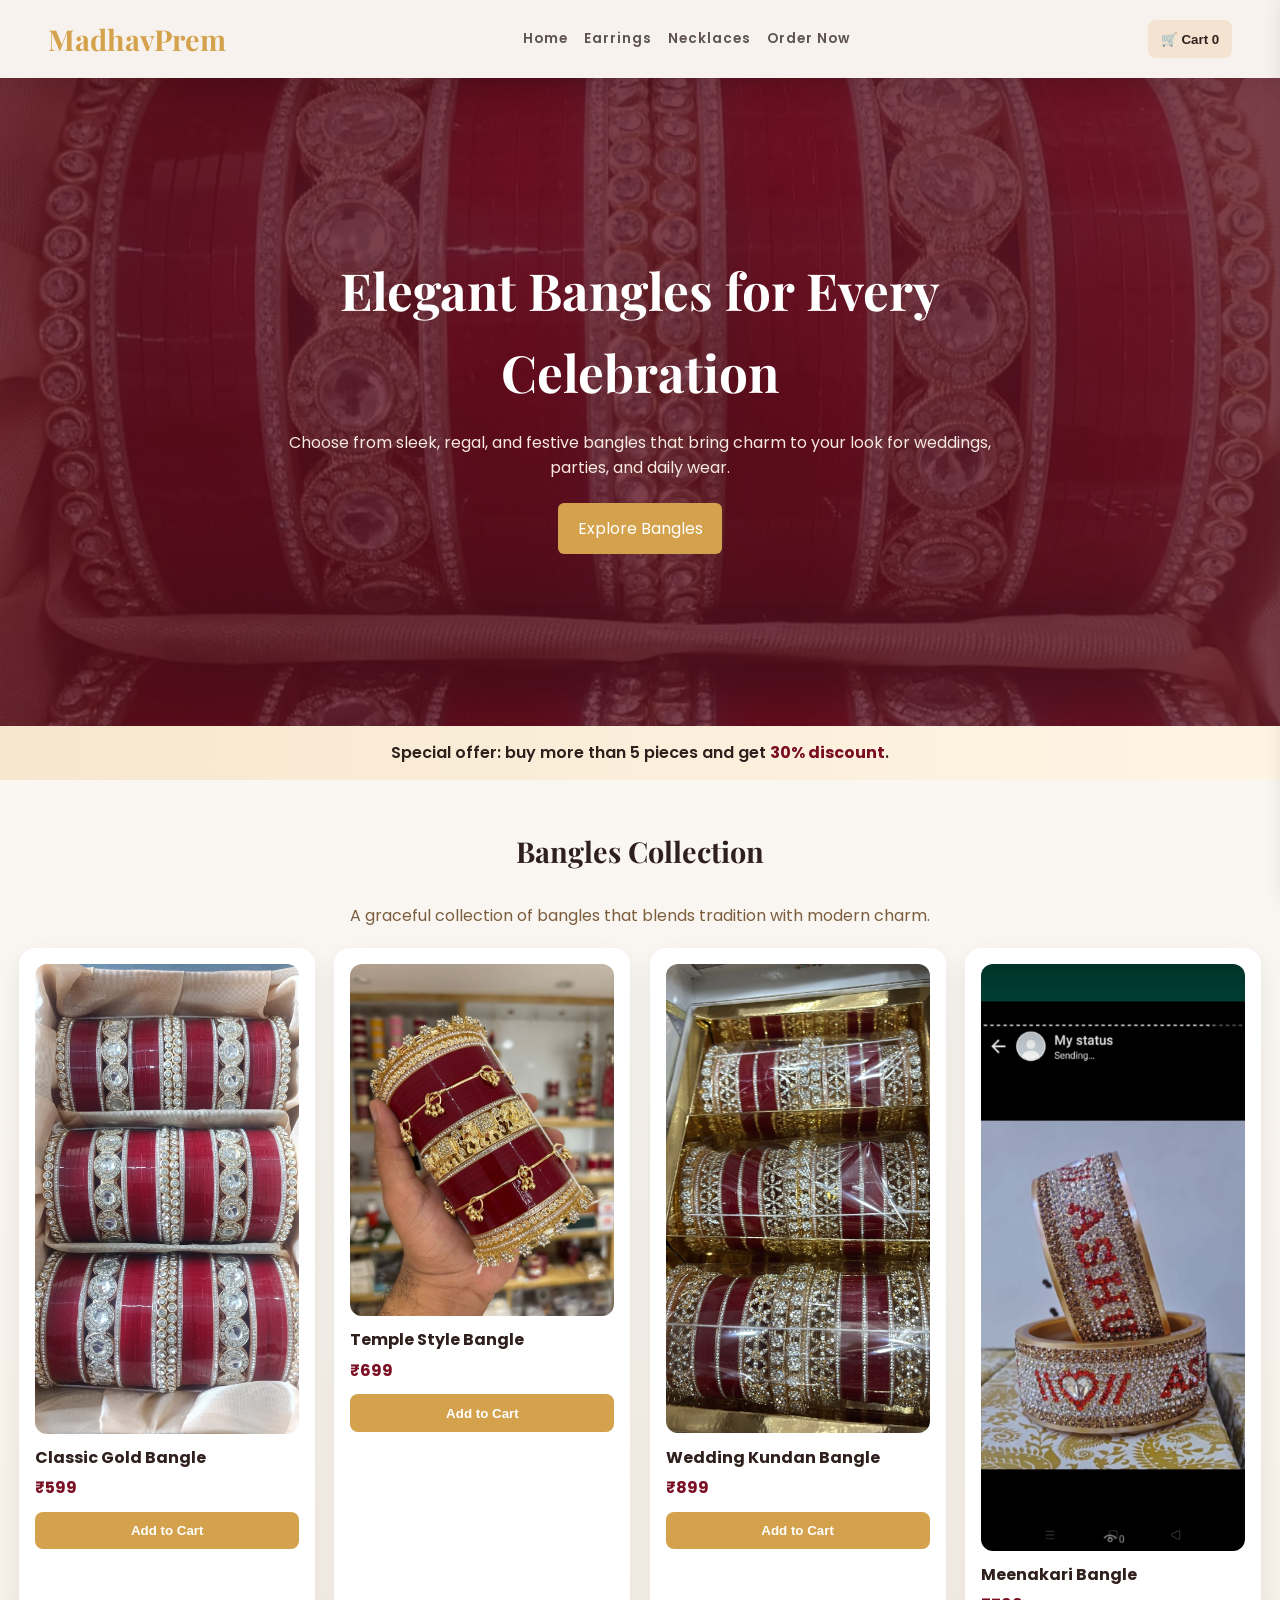
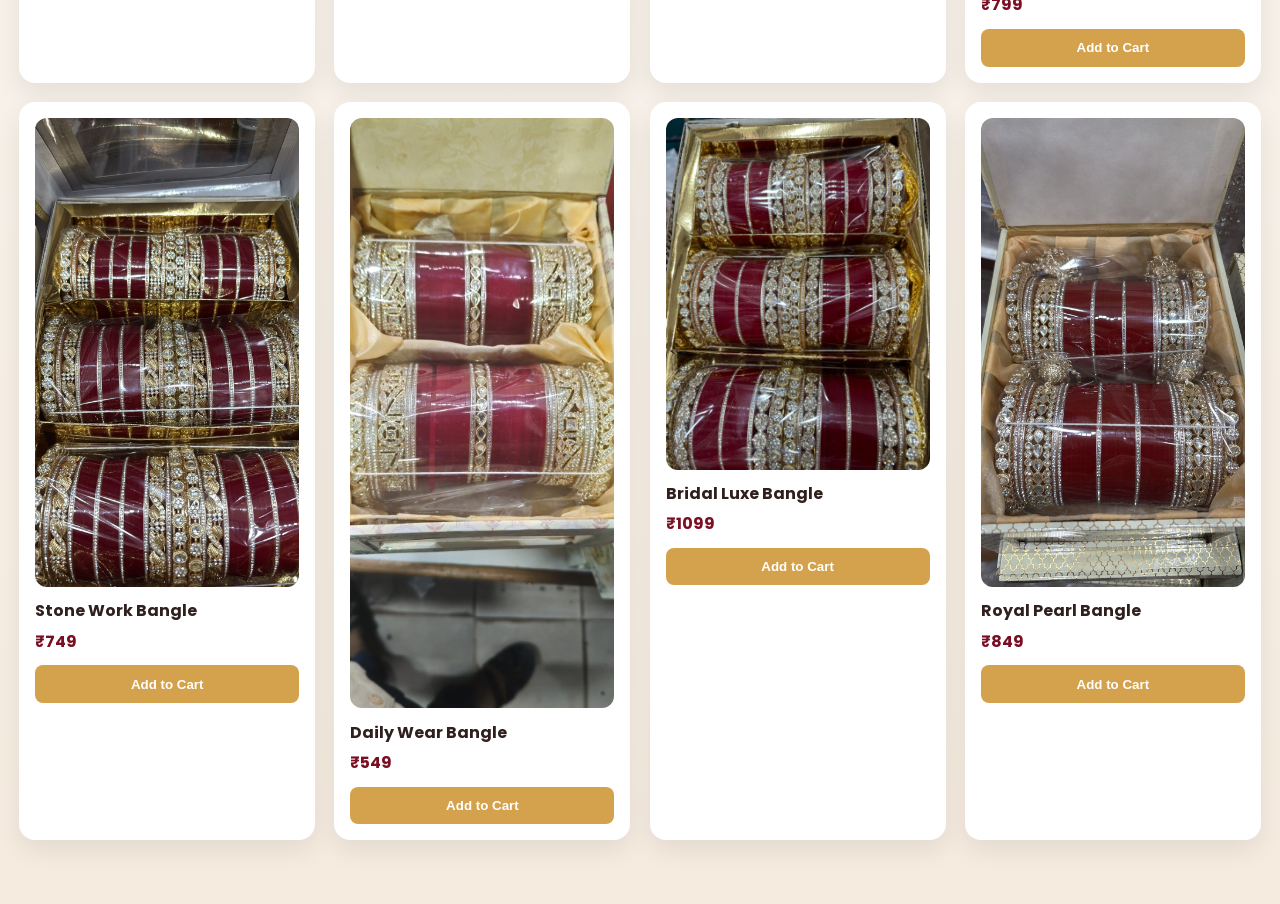
==== Bangles/index.html @ 6dd6a642 "Add files via upload" ====
<!DOCTYPE html>
<html lang="en">

<head>
  <meta charset="UTF-8" />
  <meta name="viewport" content="width=device-width, initial-scale=1.0" />
  <title>MadhavPrem | Bangles Collection</title>
  <link
    href="https://fonts.googleapis.com/css2?family=Playfair+Display:wght@400;600;700&family=Poppins:wght@300;400;500;600&display=swap"
    rel="stylesheet" />
  <style>
    :root {
      --gold: #d4a24c;
      --gold-dark: #b98a36;
      --dark-red: #5b0f1b;
      --bg-red: #7a0f23;
      --white: #ffffff;
      --light: #f7f2ee;
      --text: #2f1f1d;
    }

    * {
      margin: 0;
      padding: 0;
      box-sizing: border-box;
    }

    body {
      font-family: 'Poppins', sans-serif;
      background: linear-gradient(135deg, #0f0b0b, #1a0e12 60%, #2e1318 100%);
      color: var(--white);
      line-height: 1.6;
    }

    a {
      text-decoration: none;
      color: inherit;
    }

    img {
      width: 100%;
      display: block;
      border-radius: 12px;
    }

    header {
      background: var(--light);
      color: var(--text);
      display: flex;
      align-items: center;
      justify-content: space-between;
      padding: 1rem 3rem;
      position: sticky;
      top: 0;
      z-index: 1000;
      box-shadow: 0 6px 20px rgba(0, 0, 0, 0.08);
    }

    .logo {
      font-family: 'Playfair Display', serif;
      font-size: 1.8rem;
      color: var(--gold);
      font-weight: 700;
    }

    nav {
      display: flex;
      gap: 1rem;
      flex-wrap: wrap;
    }

    nav a {
      color: #5f534f;
      font-size: 0.85rem;
      letter-spacing: 1px;
      font-weight: 600;
    }

    nav a:hover {
      color: var(--gold);
    }

    .hero {
      min-height: 72vh;
      background: linear-gradient(rgba(88, 10, 24, 0.78), rgba(88, 10, 24, 0.78)),
        url('Images/Bankales(1).jpg') center/cover no-repeat;
      display: flex;
      align-items: center;
      justify-content: center;
      text-align: center;
      padding: 3rem 1.2rem;
    }

    .hero-content {
      max-width: 720px;
    }

    .hero h1 {
      font-family: 'Playfair Display', serif;
      font-size: clamp(2.3rem, 4vw, 3.3rem);
      margin-bottom: 1rem;
    }

    .hero p {
      color: #f7e9de;
      margin-bottom: 1.4rem;
    }

    .btn {
      display: inline-block;
      padding: 0.8rem 1.2rem;
      border-radius: 6px;
      transition: 0.25s ease;
    }

    .btn-primary {
      background: var(--gold);
      color: #fff;
    }

    .btn-primary:hover {
      background: var(--gold-dark);
    }

    .offer-banner {
      background: linear-gradient(90deg, #f7e7cf, #fff5e5);
      color: var(--text);
      text-align: center;
      padding: 0.9rem 1rem;
      font-weight: 600;
    }

    .offer-banner strong {
      color: var(--bg-red);
    }

    .products {
      padding: 3rem 1.2rem 4rem;
      background: linear-gradient(180deg, #faf7f3 0%, #f5ebdf 100%);
      color: var(--text);
    }

    .section-title {
      text-align: center;
      font-family: 'Playfair Display', serif;
      font-size: 1.8rem;
      margin-bottom: 1.8rem;
    }

    .product-grid {
      display: grid;
      grid-template-columns: repeat(4, minmax(220px, 1fr));
      gap: 1.2rem;
    }

    .product-card {
      background: #fff;
      padding: 1rem;
      border-radius: 16px;
      box-shadow: 0 10px 26px rgba(0, 0, 0, 0.08);
      transition: transform 0.25s ease, box-shadow 0.25s ease;
    }

    .product-card:hover {
      transform: translateY(-4px);
      box-shadow: 0 14px 34px rgba(0, 0, 0, 0.12);
    }

    .product-card h4 {
      margin: 0.7rem 0 0.3rem;
      font-size: 1rem;
    }

    .price {
      color: var(--bg-red);
      font-weight: 700;
      margin-bottom: 0.7rem;
    }

    .product-card button {
      width: 100%;
      border: none;
      background: var(--gold);
      color: #fff;
      padding: 0.7rem 0.9rem;
      border-radius: 8px;
      cursor: pointer;
      font-weight: 600;
    }

    .product-card button:hover {
      background: var(--gold-dark);
    }

    .cart-panel {
      position: fixed;
      top: 0;
      right: -380px;
      width: min(92vw, 360px);
      height: 100vh;
      background: #fffaf5;
      color: var(--text);
      box-shadow: -10px 0 25px rgba(0, 0, 0, 0.2);
      padding: 1.2rem;
      transition: right 0.3s ease;
      z-index: 2000;
      display: flex;
      flex-direction: column;
    }

    .cart-panel.open {
      right: 0;
    }

    .cart-header {
      display: flex;
      justify-content: space-between;
      align-items: center;
      margin-bottom: 0.9rem;
    }

    .cart-items {
      flex: 1;
      overflow-y: auto;
      display: grid;
      gap: 0.7rem;
    }

    .cart-item {
      display: flex;
      justify-content: space-between;
      align-items: center;
      background: #fff;
      padding: 0.7rem;
      border: 1px solid #eee1d4;
      border-radius: 10px;
    }

    .cart-empty {
      color: #8d745d;
      padding: 1rem 0;
    }

    .cart-btn {
      border: none;
      border-radius: 8px;
      padding: 0.7rem 0.8rem;
      cursor: pointer;
      font-weight: 600;
    }

    .cart-btn.primary {
      background: var(--bg-red);
      color: #fff;
    }

    .cart-btn.secondary {
      background: #f3e3d0;
      color: var(--text);
    }

    @media (max-width: 992px) {
      .product-grid {
        grid-template-columns: repeat(2, minmax(220px, 1fr));
      }
    }

    @media (max-width: 640px) {
      header {
        flex-direction: column;
        gap: 0.7rem;
        padding: 1rem 1.2rem;
      }

      nav {
        justify-content: center;
      }

      .product-grid {
        grid-template-columns: 1fr;
      }
    }
  </style>
</head>

<body>
  <header>
    <div class="logo">MadhavPrem</div>
    <nav>
      <a href="../index.html">Home</a>
      <a href="../earrings/earrings.html">Earrings</a>
      <a href="../Neckales/">Necklaces</a>
      <a href="#order">Order Now</a>
    </nav>
    <button class="cart-btn secondary" id="cartToggle" type="button">🛒 Cart <span id="cartCount">0</span></button>
  </header>

  <div class="cart-panel" id="cartPanel">
    <div class="cart-header">
      <h3>Your Cart</h3>
      <button class="cart-btn secondary" id="closeCart" type="button">Close</button>
    </div>
    <div class="cart-items" id="cartItems">
      <div class="cart-empty">No items yet.</div>
    </div>
    <div style="display:grid; gap:0.7rem; margin-top:0.8rem;">
      <a class="cart-btn primary" href="../index.html#order" style="text-align:center;">Go to Order Form</a>
    </div>
  </div>

  <section class="hero">
    <div class="hero-content">
      <h1>Elegant Bangles for Every Celebration</h1>
      <p>Choose from sleek, regal, and festive bangles that bring charm to your look for weddings, parties, and daily
        wear.</p>
      <a class="btn btn-primary" href="#products">Explore Bangles</a>
    </div>
  </section>

  <div class="offer-banner">Special offer: buy more than 5 pieces and get <strong>30% discount</strong>.</div>

  <section class="products" id="products">
    <h2 class="section-title">Bangles Collection</h2>
    <p style="text-align:center; color:#7b5d3d; margin-bottom:1.2rem;">A graceful collection of bangles that blends
      tradition with modern charm.</p>
    <div class="product-grid">
      <div class="product-card">
        <img src="Images/Bankales(1).jpg" alt="Bangle" />
        <h4>Classic Gold Bangle</h4>
        <div class="price">₹599</div>
        <button type="button" data-name="Classic Gold Bangle" data-price="599">Add to Cart</button>
      </div>
      <div class="product-card">
        <img src="Images/Bankales(2).jpg" alt="Bangle" />
        <h4>Temple Style Bangle</h4>
        <div class="price">₹699</div>
        <button type="button" data-name="Temple Style Bangle" data-price="699">Add to Cart</button>
      </div>
      <div class="product-card">
        <img src="Images/Bankales(3).jpg" alt="Bangle" />
        <h4>Wedding Kundan Bangle</h4>
        <div class="price">₹899</div>
        <button type="button" data-name="Wedding Kundan Bangle" data-price="899">Add to Cart</button>
      </div>
      <div class="product-card">
        <img src="Images/Bankales(4).jpg" alt="Bangle" />
        <h4>Meenakari Bangle</h4>
        <div class="price">₹799</div>
        <button type="button" data-name="Meenakari Bangle" data-price="799">Add to Cart</button>
      </div>
      <div class="product-card">
        <img src="Images/Bankales(5).jpg" alt="Bangle" />
        <h4>Stone Work Bangle</h4>
        <div class="price">₹749</div>
        <button type="button" data-name="Stone Work Bangle" data-price="749">Add to Cart</button>
      </div>
      <div class="product-card">
        <img src="Images/Bankales(6).jpg" alt="Bangle" />
        <h4>Daily Wear Bangle</h4>
        <div class="price">₹549</div>
        <button type="button" data-name="Daily Wear Bangle" data-price="549">Add to Cart</button>
      </div>
      <div class="product-card">
        <img src="Images/Bankales(7).jpg" alt="Bangle" />
        <h4>Bridal Luxe Bangle</h4>
        <div class="price">₹1099</div>
        <button type="button" data-name="Bridal Luxe Bangle" data-price="1099">Add to Cart</button>
      </div>
      <div class="product-card">
        <img src="Images/Bankales(8).jpg" alt="Bangle" />
        <h4>Royal Pearl Bangle</h4>
        <div class="price">₹849</div>
        <button type="button" data-name="Royal Pearl Bangle" data-price="849">Add to Cart</button>
      </div>
    </div>
  </section>

  <script>
    const cartPanel = document.getElementById('cartPanel');
    const cartToggle = document.getElementById('cartToggle');
    const closeCart = document.getElementById('closeCart');
    const cartItems = document.getElementById('cartItems');
    const cartCount = document.getElementById('cartCount');
    const addButtons = document.querySelectorAll('[data-name]');
    const CART_STORAGE_KEY = 'madhavprem-cart';
    let cart = JSON.parse(localStorage.getItem(CART_STORAGE_KEY) || '[]');

    function saveCart() {
      localStorage.setItem(CART_STORAGE_KEY, JSON.stringify(cart));
    }

    function renderCart() {
      cartItems.innerHTML = '';
      if (!cart.length) {
        cartItems.innerHTML = '<div class="cart-empty">No items yet.</div>';
        cartCount.textContent = '0';
        return;
      }
      cartCount.textContent = cart.length;
      cart.forEach((item, index) => {
        const row = document.createElement('div');
        row.className = 'cart-item';
        row.innerHTML = `<div><strong>${item.name}</strong><div>₹${item.price}</div></div><button class="cart-btn secondary" type="button" data-index="${index}">Remove</button>`;
        cartItems.appendChild(row);
      });
      cartItems.querySelectorAll('[data-index]').forEach(btn => {
        btn.addEventListener('click', () => {
          cart.splice(Number(btn.getAttribute('data-index')), 1);
          saveCart();
          renderCart();
        });
      });
    }

    addButtons.forEach(button => {
      button.addEventListener('click', () => {
        cart.push({ name: button.getAttribute('data-name'), price: button.getAttribute('data-price') });
        saveCart();
        renderCart();
        cartPanel.classList.add('open');
      });
    });

    cartToggle.addEventListener('click', () => cartPanel.classList.add('open'));
    closeCart.addEventListener('click', () => cartPanel.classList.remove('open'));
    renderCart();
  </script>
</body>

</html>
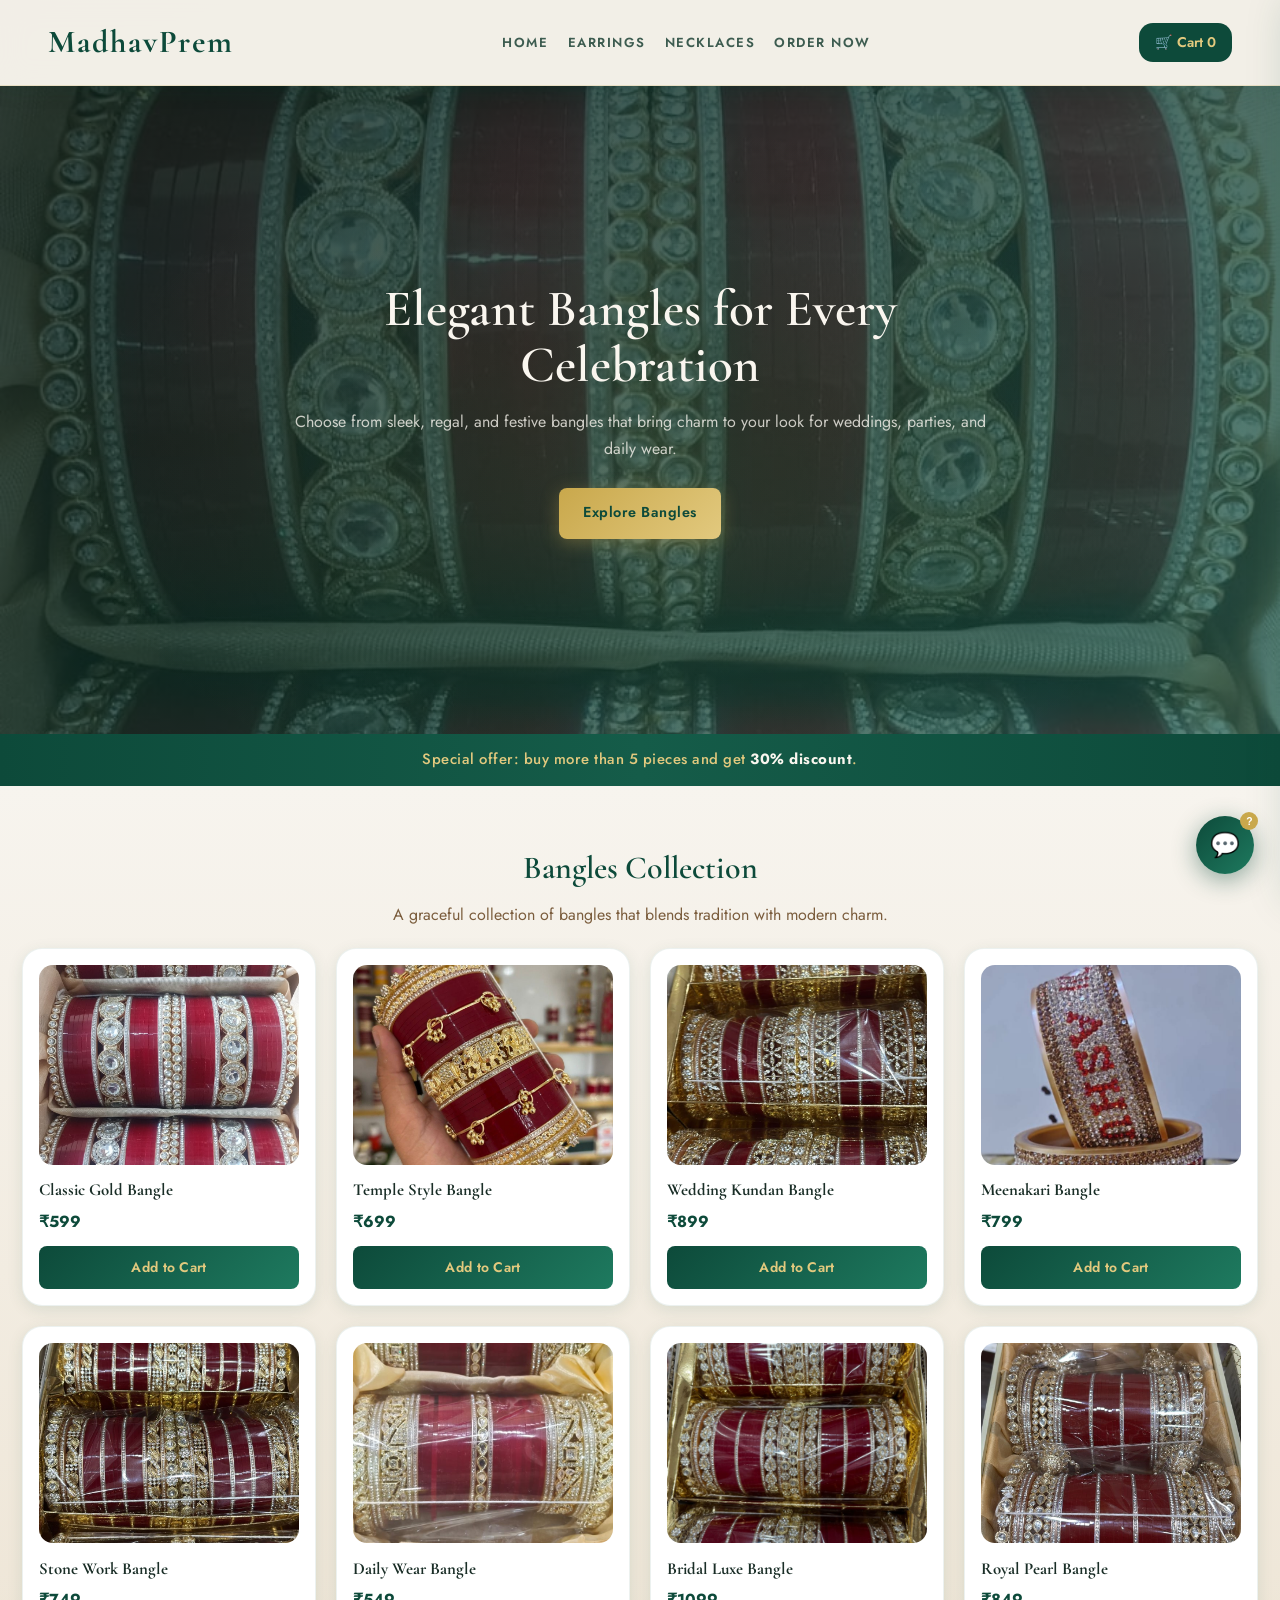
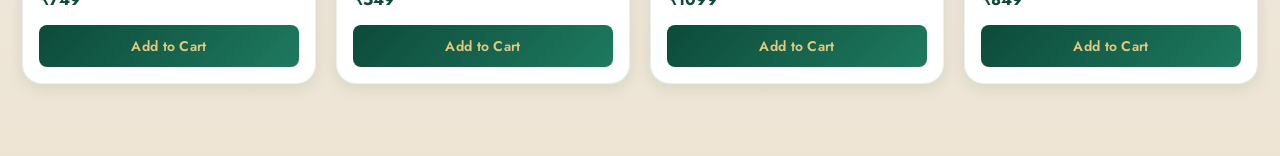
==== commit 985a2c1b: "Add files via upload" ====
--- a/Bangles/index.html
+++ b/Bangles/index.html
@@ -5,282 +5,7 @@
   <meta charset="UTF-8" />
   <meta name="viewport" content="width=device-width, initial-scale=1.0" />
   <title>MadhavPrem | Bangles Collection</title>
-  <link
-    href="https://fonts.googleapis.com/css2?family=Playfair+Display:wght@400;600;700&family=Poppins:wght@300;400;500;600&display=swap"
-    rel="stylesheet" />
-  <style>
-    :root {
-      --gold: #d4a24c;
-      --gold-dark: #b98a36;
-      --dark-red: #5b0f1b;
-      --bg-red: #7a0f23;
-      --white: #ffffff;
-      --light: #f7f2ee;
-      --text: #2f1f1d;
-    }
-
-    * {
-      margin: 0;
-      padding: 0;
-      box-sizing: border-box;
-    }
-
-    body {
-      font-family: 'Poppins', sans-serif;
-      background: linear-gradient(135deg, #0f0b0b, #1a0e12 60%, #2e1318 100%);
-      color: var(--white);
-      line-height: 1.6;
-    }
-
-    a {
-      text-decoration: none;
-      color: inherit;
-    }
-
-    img {
-      width: 100%;
-      display: block;
-      border-radius: 12px;
-    }
-
-    header {
-      background: var(--light);
-      color: var(--text);
-      display: flex;
-      align-items: center;
-      justify-content: space-between;
-      padding: 1rem 3rem;
-      position: sticky;
-      top: 0;
-      z-index: 1000;
-      box-shadow: 0 6px 20px rgba(0, 0, 0, 0.08);
-    }
-
-    .logo {
-      font-family: 'Playfair Display', serif;
-      font-size: 1.8rem;
-      color: var(--gold);
-      font-weight: 700;
-    }
-
-    nav {
-      display: flex;
-      gap: 1rem;
-      flex-wrap: wrap;
-    }
-
-    nav a {
-      color: #5f534f;
-      font-size: 0.85rem;
-      letter-spacing: 1px;
-      font-weight: 600;
-    }
-
-    nav a:hover {
-      color: var(--gold);
-    }
-
-    .hero {
-      min-height: 72vh;
-      background: linear-gradient(rgba(88, 10, 24, 0.78), rgba(88, 10, 24, 0.78)),
-        url('Images/Bankales(1).jpg') center/cover no-repeat;
-      display: flex;
-      align-items: center;
-      justify-content: center;
-      text-align: center;
-      padding: 3rem 1.2rem;
-    }
-
-    .hero-content {
-      max-width: 720px;
-    }
-
-    .hero h1 {
-      font-family: 'Playfair Display', serif;
-      font-size: clamp(2.3rem, 4vw, 3.3rem);
-      margin-bottom: 1rem;
-    }
-
-    .hero p {
-      color: #f7e9de;
-      margin-bottom: 1.4rem;
-    }
-
-    .btn {
-      display: inline-block;
-      padding: 0.8rem 1.2rem;
-      border-radius: 6px;
-      transition: 0.25s ease;
-    }
-
-    .btn-primary {
-      background: var(--gold);
-      color: #fff;
-    }
-
-    .btn-primary:hover {
-      background: var(--gold-dark);
-    }
-
-    .offer-banner {
-      background: linear-gradient(90deg, #f7e7cf, #fff5e5);
-      color: var(--text);
-      text-align: center;
-      padding: 0.9rem 1rem;
-      font-weight: 600;
-    }
-
-    .offer-banner strong {
-      color: var(--bg-red);
-    }
-
-    .products {
-      padding: 3rem 1.2rem 4rem;
-      background: linear-gradient(180deg, #faf7f3 0%, #f5ebdf 100%);
-      color: var(--text);
-    }
-
-    .section-title {
-      text-align: center;
-      font-family: 'Playfair Display', serif;
-      font-size: 1.8rem;
-      margin-bottom: 1.8rem;
-    }
-
-    .product-grid {
-      display: grid;
-      grid-template-columns: repeat(4, minmax(220px, 1fr));
-      gap: 1.2rem;
-    }
-
-    .product-card {
-      background: #fff;
-      padding: 1rem;
-      border-radius: 16px;
-      box-shadow: 0 10px 26px rgba(0, 0, 0, 0.08);
-      transition: transform 0.25s ease, box-shadow 0.25s ease;
-    }
-
-    .product-card:hover {
-      transform: translateY(-4px);
-      box-shadow: 0 14px 34px rgba(0, 0, 0, 0.12);
-    }
-
-    .product-card h4 {
-      margin: 0.7rem 0 0.3rem;
-      font-size: 1rem;
-    }
-
-    .price {
-      color: var(--bg-red);
-      font-weight: 700;
-      margin-bottom: 0.7rem;
-    }
-
-    .product-card button {
-      width: 100%;
-      border: none;
-      background: var(--gold);
-      color: #fff;
-      padding: 0.7rem 0.9rem;
-      border-radius: 8px;
-      cursor: pointer;
-      font-weight: 600;
-    }
-
-    .product-card button:hover {
-      background: var(--gold-dark);
-    }
-
-    .cart-panel {
-      position: fixed;
-      top: 0;
-      right: -380px;
-      width: min(92vw, 360px);
-      height: 100vh;
-      background: #fffaf5;
-      color: var(--text);
-      box-shadow: -10px 0 25px rgba(0, 0, 0, 0.2);
-      padding: 1.2rem;
-      transition: right 0.3s ease;
-      z-index: 2000;
-      display: flex;
-      flex-direction: column;
-    }
-
-    .cart-panel.open {
-      right: 0;
-    }
-
-    .cart-header {
-      display: flex;
-      justify-content: space-between;
-      align-items: center;
-      margin-bottom: 0.9rem;
-    }
-
-    .cart-items {
-      flex: 1;
-      overflow-y: auto;
-      display: grid;
-      gap: 0.7rem;
-    }
-
-    .cart-item {
-      display: flex;
-      justify-content: space-between;
-      align-items: center;
-      background: #fff;
-      padding: 0.7rem;
-      border: 1px solid #eee1d4;
-      border-radius: 10px;
-    }
-
-    .cart-empty {
-      color: #8d745d;
-      padding: 1rem 0;
-    }
-
-    .cart-btn {
-      border: none;
-      border-radius: 8px;
-      padding: 0.7rem 0.8rem;
-      cursor: pointer;
-      font-weight: 600;
-    }
-
-    .cart-btn.primary {
-      background: var(--bg-red);
-      color: #fff;
-    }
-
-    .cart-btn.secondary {
-      background: #f3e3d0;
-      color: var(--text);
-    }
-
-    @media (max-width: 992px) {
-      .product-grid {
-        grid-template-columns: repeat(2, minmax(220px, 1fr));
-      }
-    }
-
-    @media (max-width: 640px) {
-      header {
-        flex-direction: column;
-        gap: 0.7rem;
-        padding: 1rem 1.2rem;
-      }
-
-      nav {
-        justify-content: center;
-      }
-
-      .product-grid {
-        grid-template-columns: 1fr;
-      }
-    }
-  </style>
+  <link rel="stylesheet" href="style.css" />
 </head>
 
 <body>
@@ -375,56 +100,8 @@
     </div>
   </section>
 
-  <script>
-    const cartPanel = document.getElementById('cartPanel');
-    const cartToggle = document.getElementById('cartToggle');
-    const closeCart = document.getElementById('closeCart');
-    const cartItems = document.getElementById('cartItems');
-    const cartCount = document.getElementById('cartCount');
-    const addButtons = document.querySelectorAll('[data-name]');
-    const CART_STORAGE_KEY = 'madhavprem-cart';
-    let cart = JSON.parse(localStorage.getItem(CART_STORAGE_KEY) || '[]');
-
-    function saveCart() {
-      localStorage.setItem(CART_STORAGE_KEY, JSON.stringify(cart));
-    }
-
-    function renderCart() {
-      cartItems.innerHTML = '';
-      if (!cart.length) {
-        cartItems.innerHTML = '<div class="cart-empty">No items yet.</div>';
-        cartCount.textContent = '0';
-        return;
-      }
-      cartCount.textContent = cart.length;
-      cart.forEach((item, index) => {
-        const row = document.createElement('div');
-        row.className = 'cart-item';
-        row.innerHTML = `<div><strong>${item.name}</strong><div>₹${item.price}</div></div><button class="cart-btn secondary" type="button" data-index="${index}">Remove</button>`;
-        cartItems.appendChild(row);
-      });
-      cartItems.querySelectorAll('[data-index]').forEach(btn => {
-        btn.addEventListener('click', () => {
-          cart.splice(Number(btn.getAttribute('data-index')), 1);
-          saveCart();
-          renderCart();
-        });
-      });
-    }
-
-    addButtons.forEach(button => {
-      button.addEventListener('click', () => {
-        cart.push({ name: button.getAttribute('data-name'), price: button.getAttribute('data-price') });
-        saveCart();
-        renderCart();
-        cartPanel.classList.add('open');
-      });
-    });
-
-    cartToggle.addEventListener('click', () => cartPanel.classList.add('open'));
-    closeCart.addEventListener('click', () => cartPanel.classList.remove('open'));
-    renderCart();
-  </script>
+  <script src="cart.js"></script>
+  <script src="../chatbot.js"></script>
 </body>
 
-</html>+</html>
--- a/Bangles/style.css
+++ b/Bangles/style.css
@@ -0,0 +1,333 @@
+/* ================================================
+   MadhavPrem – Bangles Page Theme
+   Palette: Deep Emerald · Champagne Gold · Ivory
+   ================================================ */
+
+@import url('https://fonts.googleapis.com/css2?family=Cormorant+Garamond:wght@400;500;600;700&family=Jost:wght@300;400;500;600&display=swap');
+
+:root {
+  --emerald:       #0d4a3a;
+  --emerald-mid:   #155c49;
+  --emerald-light: #1e7a5f;
+  --emerald-glow:  #26a07c;
+  --champagne:     #c9a84c;
+  --champagne-lt:  #e2c97e;
+  --champagne-dk:  #a07c2e;
+  --ivory:         #faf6ef;
+  --ivory-dark:    #f0e8d8;
+  --white:         #ffffff;
+  --text-dark:     #1a2e27;
+  --text-mid:      #3d5c50;
+  --text-light:    #6b8f80;
+  --shadow-sm:     0 4px 16px rgba(13, 74, 58, 0.10);
+  --shadow-md:     0 8px 28px rgba(13, 74, 58, 0.14);
+  --shadow-lg:     0 16px 48px rgba(13, 74, 58, 0.18);
+  --radius-sm:     8px;
+  --radius-md:     14px;
+  --radius-lg:     20px;
+  --radius-pill:   999px;
+}
+
+*, *::before, *::after {
+  margin: 0;
+  padding: 0;
+  box-sizing: border-box;
+}
+
+body {
+  font-family: 'Jost', sans-serif;
+  background: linear-gradient(160deg, #071c16 0%, #0a2a20 40%, #0f3529 70%, #132e24 100%);
+  color: var(--white);
+  line-height: 1.65;
+  min-height: 100vh;
+}
+
+a { text-decoration: none; color: inherit; }
+
+img { width: 100%; display: block; border-radius: var(--radius-md); }
+
+/* -------- HEADER -------- */
+header {
+  background: rgba(250, 246, 239, 0.97);
+  backdrop-filter: blur(14px);
+  color: var(--text-dark);
+  display: flex;
+  align-items: center;
+  justify-content: space-between;
+  padding: 1rem 3rem;
+  position: sticky;
+  top: 0;
+  z-index: 1000;
+  box-shadow: 0 4px 20px rgba(13, 74, 58, 0.10);
+  border-bottom: 1.5px solid rgba(201, 168, 76, 0.22);
+}
+
+.logo {
+  font-family: 'Cormorant Garamond', serif;
+  font-size: 2rem;
+  color: var(--emerald);
+  font-weight: 700;
+  letter-spacing: 0.06em;
+}
+
+nav {
+  display: flex;
+  gap: 1.2rem;
+  flex-wrap: wrap;
+}
+
+nav a {
+  color: var(--text-mid);
+  font-size: 0.82rem;
+  letter-spacing: 1.5px;
+  font-weight: 600;
+  text-transform: uppercase;
+  transition: color 0.2s ease;
+}
+
+nav a:hover { color: var(--emerald); }
+
+/* -------- CART BUTTON -------- */
+.cart-btn {
+  border: none;
+  border-radius: var(--radius-md);
+  padding: 0.6rem 1rem;
+  cursor: pointer;
+  font-weight: 600;
+  font-family: 'Jost', sans-serif;
+  font-size: 0.88rem;
+  transition: opacity 0.2s ease, transform 0.15s ease;
+  text-align: center;
+}
+
+.cart-btn:hover { opacity: 0.88; transform: translateY(-1px); }
+
+.cart-btn.primary {
+  background: linear-gradient(135deg, var(--emerald), var(--emerald-light));
+  color: var(--champagne-lt);
+}
+
+.cart-btn.secondary {
+  background: var(--emerald);
+  color: var(--champagne-lt);
+}
+
+/* -------- HERO -------- */
+.hero {
+  min-height: 72vh;
+  background:
+    linear-gradient(135deg, rgba(7, 28, 22, 0.80) 0%, rgba(13, 74, 58, 0.68) 100%),
+    url('Images/Bankales(1).jpg') center/cover no-repeat;
+  display: flex;
+  align-items: center;
+  justify-content: center;
+  text-align: center;
+  padding: 3.5rem 1.4rem;
+  position: relative;
+}
+
+.hero::before {
+  content: '';
+  position: absolute;
+  inset: 0;
+  background: radial-gradient(ellipse at 50% 60%, rgba(201, 168, 76, 0.07) 0%, transparent 65%);
+  pointer-events: none;
+}
+
+.hero-content { max-width: 720px; position: relative; z-index: 1; }
+
+.hero h1 {
+  font-family: 'Cormorant Garamond', serif;
+  font-size: clamp(2.3rem, 4vw, 3.6rem);
+  margin-bottom: 1rem;
+  font-weight: 600;
+  color: var(--ivory);
+  line-height: 1.1;
+}
+
+.hero p {
+  color: rgba(250, 246, 239, 0.78);
+  margin-bottom: 1.6rem;
+  font-size: 1rem;
+}
+
+.btn {
+  display: inline-block;
+  padding: 0.85rem 1.5rem;
+  border-radius: var(--radius-sm);
+  font-family: 'Jost', sans-serif;
+  font-weight: 600;
+  font-size: 0.9rem;
+  letter-spacing: 0.5px;
+  transition: all 0.25s ease;
+}
+
+.btn-primary {
+  background: linear-gradient(135deg, var(--champagne), var(--champagne-lt));
+  color: var(--emerald);
+  box-shadow: 0 4px 18px rgba(201, 168, 76, 0.35);
+}
+
+.btn-primary:hover {
+  transform: translateY(-2px);
+  box-shadow: 0 6px 24px rgba(201, 168, 76, 0.45);
+}
+
+/* -------- OFFER BANNER -------- */
+.offer-banner {
+  background: linear-gradient(90deg, var(--emerald) 0%, var(--emerald-mid) 50%, var(--emerald) 100%);
+  color: var(--champagne-lt);
+  text-align: center;
+  padding: 0.85rem 1rem;
+  font-weight: 500;
+  letter-spacing: 0.5px;
+  font-size: 0.93rem;
+}
+
+.offer-banner strong { color: var(--ivory); font-weight: 700; }
+
+/* -------- PRODUCTS -------- */
+.products {
+  padding: 3.5rem 1.4rem 4.5rem;
+  background: linear-gradient(180deg, #f7f4ee 0%, #ede4d4 100%);
+  color: var(--text-dark);
+}
+
+.section-title {
+  text-align: center;
+  font-family: 'Cormorant Garamond', serif;
+  font-size: 2rem;
+  margin-bottom: 0.5rem;
+  color: var(--emerald);
+  font-weight: 600;
+}
+
+.product-grid {
+  display: grid;
+  grid-template-columns: repeat(4, minmax(200px, 1fr));
+  gap: 1.3rem;
+}
+
+.product-card {
+  background: var(--white);
+  padding: 1rem;
+  border-radius: var(--radius-lg);
+  box-shadow: var(--shadow-sm);
+  border: 1px solid rgba(13, 74, 58, 0.08);
+  transition: transform 0.25s ease, box-shadow 0.25s ease;
+}
+
+.product-card:hover {
+  transform: translateY(-5px);
+  box-shadow: var(--shadow-md);
+}
+
+.product-card img {
+  border-radius: var(--radius-md);
+  height: 200px;
+  object-fit: cover;
+}
+
+.product-card h4 {
+  margin: 0.7rem 0 0.3rem;
+  font-size: 0.95rem;
+  color: var(--text-dark);
+  font-family: 'Cormorant Garamond', serif;
+  font-size: 1.05rem;
+}
+
+.price {
+  color: var(--emerald);
+  font-weight: 700;
+  margin-bottom: 0.7rem;
+  font-size: 1rem;
+}
+
+.product-card button {
+  width: 100%;
+  border: none;
+  background: linear-gradient(135deg, var(--emerald), var(--emerald-light));
+  color: var(--champagne-lt);
+  padding: 0.7rem 0.9rem;
+  border-radius: var(--radius-sm);
+  cursor: pointer;
+  font-weight: 600;
+  font-family: 'Jost', sans-serif;
+  font-size: 0.87rem;
+  letter-spacing: 0.3px;
+  transition: opacity 0.2s ease;
+}
+
+.product-card button:hover { opacity: 0.85; }
+
+/* -------- CART PANEL -------- */
+.cart-panel {
+  position: fixed;
+  top: 0;
+  right: -380px;
+  width: min(92vw, 360px);
+  height: 100vh;
+  background: var(--ivory);
+  color: var(--text-dark);
+  box-shadow: -12px 0 40px rgba(13, 74, 58, 0.18);
+  padding: 1.4rem;
+  transition: right 0.35s cubic-bezier(0.4, 0, 0.2, 1);
+  z-index: 2000;
+  display: flex;
+  flex-direction: column;
+  border-left: 2px solid rgba(201, 168, 76, 0.2);
+}
+
+.cart-panel.open { right: 0; }
+
+.cart-header {
+  display: flex;
+  justify-content: space-between;
+  align-items: center;
+  margin-bottom: 1rem;
+  padding-bottom: 0.8rem;
+  border-bottom: 1px solid var(--ivory-dark);
+}
+
+.cart-header h3 {
+  font-family: 'Cormorant Garamond', serif;
+  font-size: 1.4rem;
+  color: var(--emerald);
+}
+
+.cart-items {
+  flex: 1;
+  overflow-y: auto;
+  display: grid;
+  gap: 0.7rem;
+}
+
+.cart-item {
+  display: flex;
+  justify-content: space-between;
+  align-items: center;
+  background: var(--white);
+  padding: 0.7rem 0.8rem;
+  border: 1px solid rgba(201, 168, 76, 0.2);
+  border-radius: var(--radius-md);
+  box-shadow: var(--shadow-sm);
+}
+
+.cart-item strong { color: var(--text-dark); font-size: 0.9rem; }
+
+.cart-empty {
+  color: var(--text-light);
+  padding: 1rem 0;
+  text-align: center;
+}
+
+/* -------- RESPONSIVE -------- */
+@media (max-width: 992px) {
+  .product-grid { grid-template-columns: repeat(2, minmax(200px, 1fr)); }
+}
+
+@media (max-width: 640px) {
+  header { flex-direction: column; gap: 0.7rem; padding: 1rem 1.2rem; }
+  nav { justify-content: center; }
+  .product-grid { grid-template-columns: 1fr; }
+}
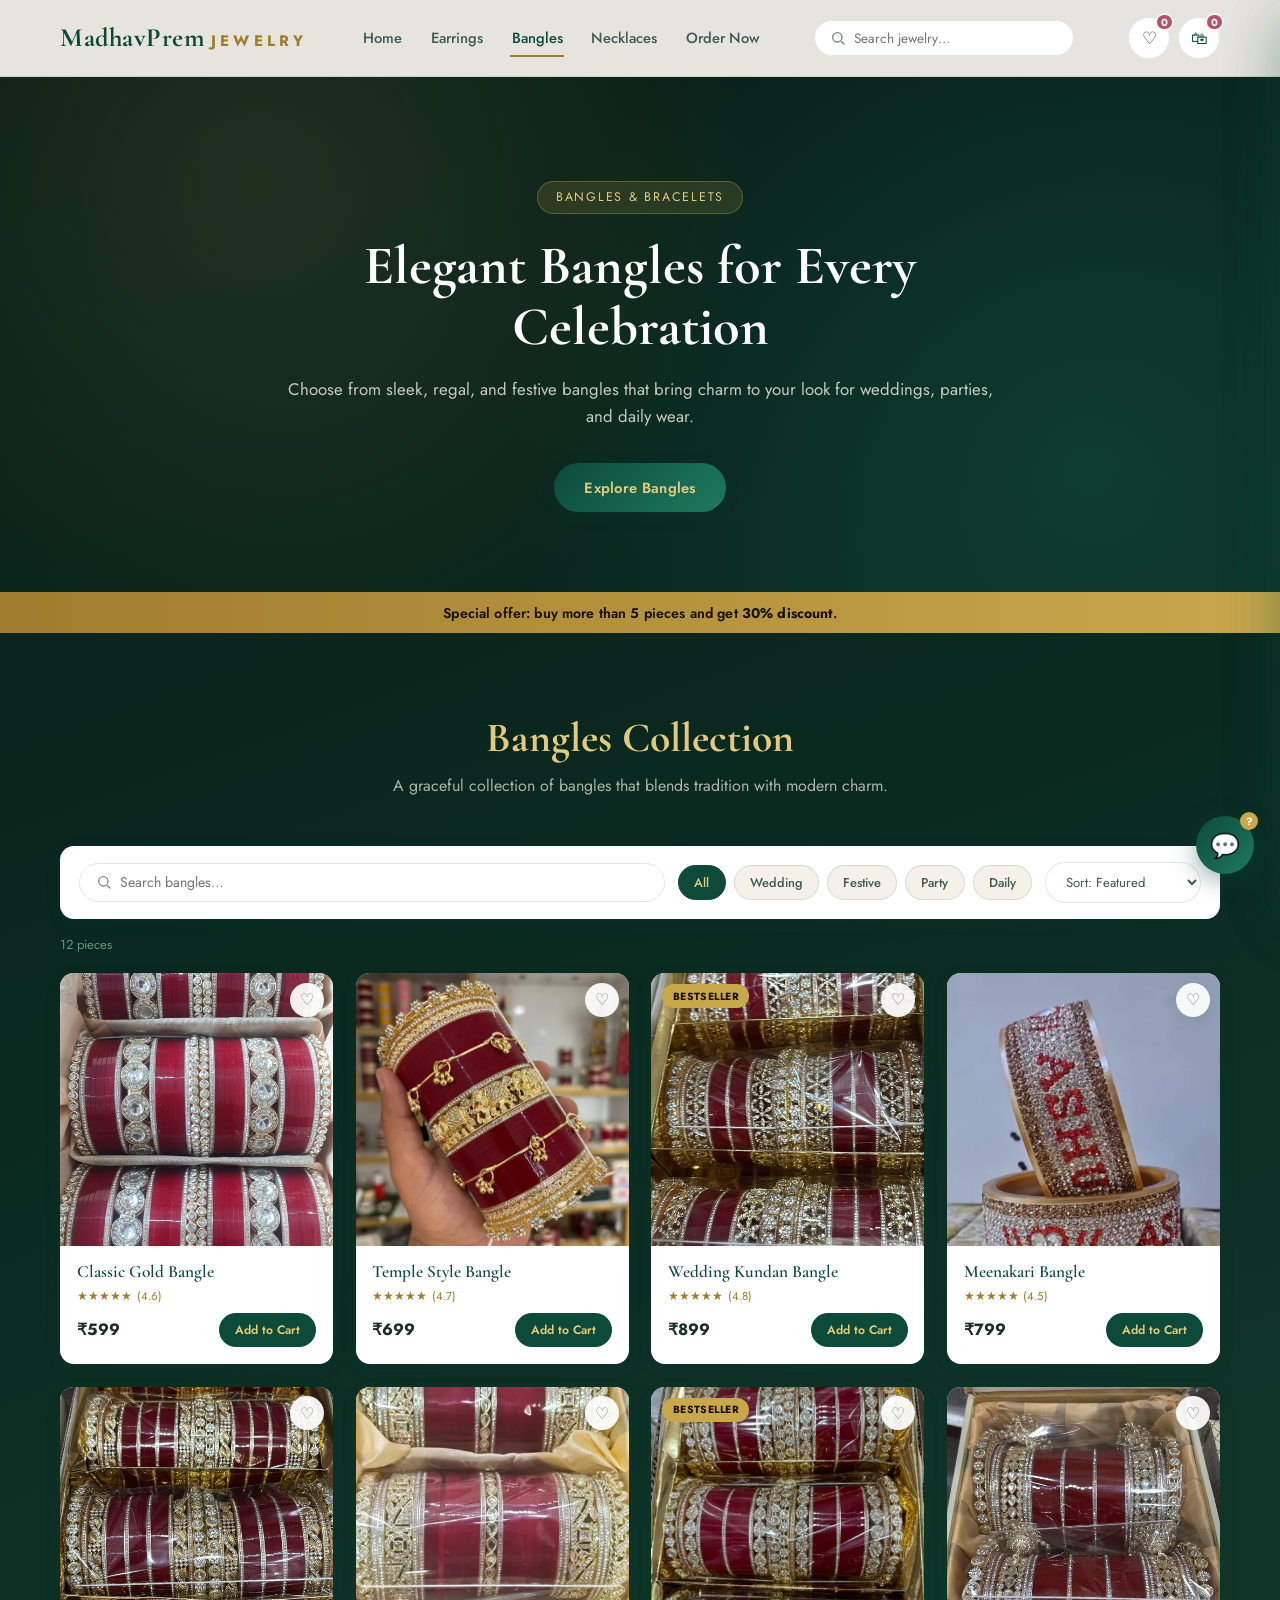
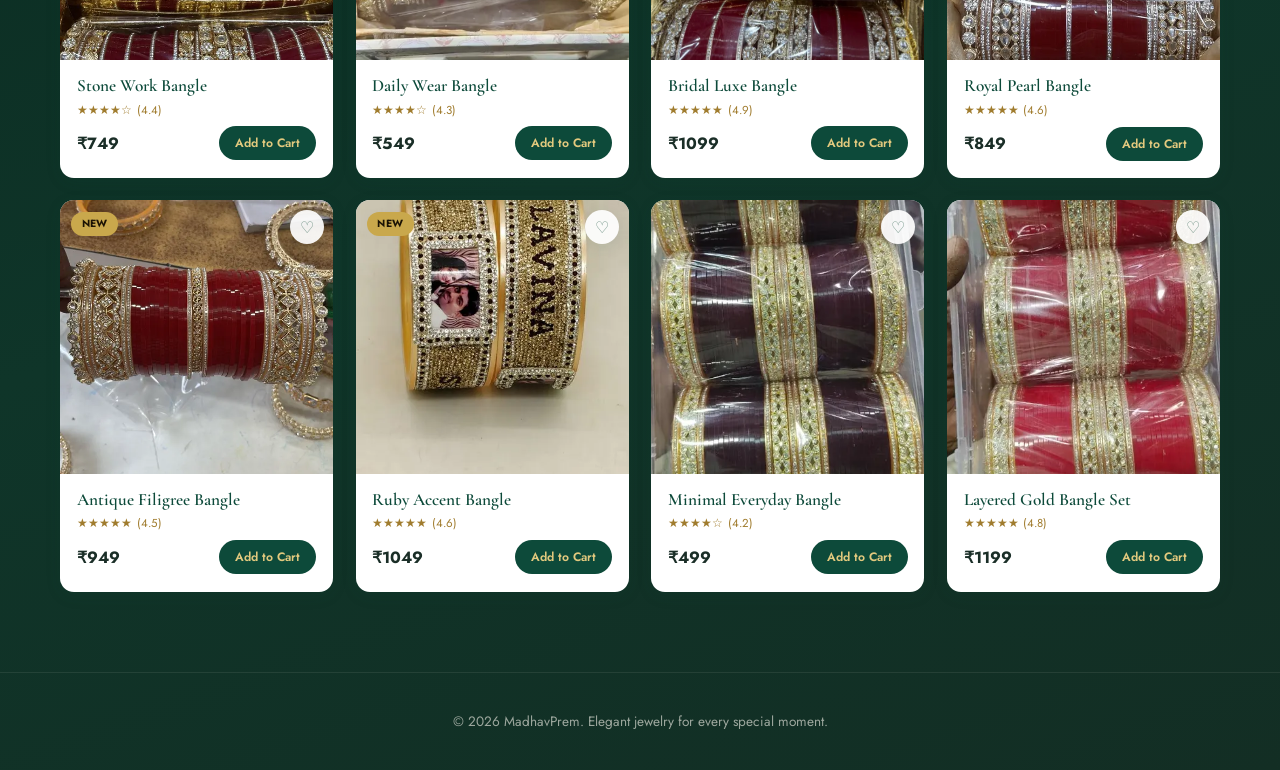
==== commit 3d209bce: "Update" ====
--- a/Bangles/index.html
+++ b/Bangles/index.html
@@ -5,103 +5,101 @@
   <meta charset="UTF-8" />
   <meta name="viewport" content="width=device-width, initial-scale=1.0" />
   <title>MadhavPrem | Bangles Collection</title>
-  <link rel="stylesheet" href="style.css" />
+  <meta name="description" content="Shop classic, temple-style, kundan, and bridal bangles — premium artificial jewelry from MadhavPrem." />
+  <link rel="stylesheet" href="../assets/css/theme.css" />
 </head>
 
-<body>
-  <header>
-    <div class="logo">MadhavPrem</div>
-    <nav>
+<body data-category="bangles">
+  <header class="site-header">
+    <div class="navbar">
+      <a href="../index.html" class="logo">MadhavPrem<span>Jewelry</span></a>
+      <nav class="nav-links">
+        <a href="../index.html">Home</a>
+        <a href="../earrings/index.html">Earrings</a>
+        <a href="index.html" class="active">Bangles</a>
+        <a href="../Neckales/index.html">Necklaces</a>
+        <a href="../index.html#order">Order Now</a>
+      </nav>
+      <div class="nav-search">
+        <svg width="16" height="16" viewBox="0 0 24 24" fill="none"><circle cx="11" cy="11" r="7" stroke="currentColor" stroke-width="2"/><path d="M21 21l-3.5-3.5" stroke="currentColor" stroke-width="2" stroke-linecap="round"/></svg>
+        <input type="text" placeholder="Search jewelry…" data-nav-search />
+      </div>
+      <div class="nav-actions">
+        <button class="icon-btn" id="wishlistToggle" type="button" aria-label="Wishlist">♡<span class="icon-badge" data-wishlist-count>0</span></button>
+        <button class="icon-btn" id="cartToggle" type="button" aria-label="Cart">🛍<span class="icon-badge" data-cart-count>0</span></button>
+        <button class="nav-toggle" aria-label="Menu"><span></span><span></span><span></span></button>
+      </div>
+    </div>
+    <div class="mobile-menu">
       <a href="../index.html">Home</a>
-      <a href="../earrings/earrings.html">Earrings</a>
-      <a href="../Neckales/">Necklaces</a>
-      <a href="#order">Order Now</a>
-    </nav>
-    <button class="cart-btn secondary" id="cartToggle" type="button">🛒 Cart <span id="cartCount">0</span></button>
+      <a href="../earrings/index.html">Earrings</a>
+      <a href="index.html">Bangles</a>
+      <a href="../Neckales/index.html">Necklaces</a>
+      <a href="../index.html#order">Order Now</a>
+    </div>
   </header>
 
-  <div class="cart-panel" id="cartPanel">
-    <div class="cart-header">
-      <h3>Your Cart</h3>
-      <button class="cart-btn secondary" id="closeCart" type="button">Close</button>
+  <div class="drawer-overlay"></div>
+  <aside class="drawer" id="cartPanel">
+    <div class="drawer-header"><h3>Your Cart</h3><button class="drawer-close" id="closeCart" type="button">✕</button></div>
+    <div class="drawer-body" id="cartItems"></div>
+    <div class="drawer-footer">
+      <div class="li-total" id="cartTotal"></div>
+      <a class="btn btn-primary btn-block" href="../index.html#order">Go to Order Form</a>
     </div>
-    <div class="cart-items" id="cartItems">
-      <div class="cart-empty">No items yet.</div>
-    </div>
-    <div style="display:grid; gap:0.7rem; margin-top:0.8rem;">
-      <a class="cart-btn primary" href="../index.html#order" style="text-align:center;">Go to Order Form</a>
-    </div>
-  </div>
+  </aside>
+  <aside class="drawer" id="wishlistPanel">
+    <div class="drawer-header"><h3>Wishlist</h3><button class="drawer-close" id="closeWishlist" type="button">✕</button></div>
+    <div class="drawer-body" id="wishlistItems"></div>
+  </aside>
 
   <section class="hero">
     <div class="hero-content">
+      <div class="hero-badge">Bangles &amp; Bracelets</div>
       <h1>Elegant Bangles for Every Celebration</h1>
-      <p>Choose from sleek, regal, and festive bangles that bring charm to your look for weddings, parties, and daily
-        wear.</p>
+      <p>Choose from sleek, regal, and festive bangles that bring charm to your look for weddings, parties, and daily wear.</p>
       <a class="btn btn-primary" href="#products">Explore Bangles</a>
     </div>
   </section>
 
   <div class="offer-banner">Special offer: buy more than 5 pieces and get <strong>30% discount</strong>.</div>
 
-  <section class="products" id="products">
-    <h2 class="section-title">Bangles Collection</h2>
-    <p style="text-align:center; color:#7b5d3d; margin-bottom:1.2rem;">A graceful collection of bangles that blends
-      tradition with modern charm.</p>
-    <div class="product-grid">
-      <div class="product-card">
-        <img src="Images/Bankales(1).jpg" alt="Bangle" />
-        <h4>Classic Gold Bangle</h4>
-        <div class="price">₹599</div>
-        <button type="button" data-name="Classic Gold Bangle" data-price="599">Add to Cart</button>
+  <section class="section products" id="products">
+    <div class="section-head reveal">
+      <h2 class="section-title">Bangles Collection</h2>
+      <p class="section-intro">A graceful collection of bangles that blends tradition with modern charm.</p>
+    </div>
+
+    <div class="toolbar">
+      <div class="toolbar-search">
+        <svg width="16" height="16" viewBox="0 0 24 24" fill="none"><circle cx="11" cy="11" r="7" stroke="currentColor" stroke-width="2"/><path d="M21 21l-3.5-3.5" stroke="currentColor" stroke-width="2" stroke-linecap="round"/></svg>
+        <input type="text" id="toolbarSearch" placeholder="Search bangles…" />
       </div>
-      <div class="product-card">
-        <img src="Images/Bankales(2).jpg" alt="Bangle" />
-        <h4>Temple Style Bangle</h4>
-        <div class="price">₹699</div>
-        <button type="button" data-name="Temple Style Bangle" data-price="699">Add to Cart</button>
+      <div class="chip-row">
+        <button type="button" class="chip active" data-tag="all">All</button>
+        <button type="button" class="chip" data-tag="wedding">Wedding</button>
+        <button type="button" class="chip" data-tag="festive">Festive</button>
+        <button type="button" class="chip" data-tag="party">Party</button>
+        <button type="button" class="chip" data-tag="daily">Daily</button>
       </div>
-      <div class="product-card">
-        <img src="Images/Bankales(3).jpg" alt="Bangle" />
-        <h4>Wedding Kundan Bangle</h4>
-        <div class="price">₹899</div>
-        <button type="button" data-name="Wedding Kundan Bangle" data-price="899">Add to Cart</button>
-      </div>
-      <div class="product-card">
-        <img src="Images/Bankales(4).jpg" alt="Bangle" />
-        <h4>Meenakari Bangle</h4>
-        <div class="price">₹799</div>
-        <button type="button" data-name="Meenakari Bangle" data-price="799">Add to Cart</button>
-      </div>
-      <div class="product-card">
-        <img src="Images/Bankales(5).jpg" alt="Bangle" />
-        <h4>Stone Work Bangle</h4>
-        <div class="price">₹749</div>
-        <button type="button" data-name="Stone Work Bangle" data-price="749">Add to Cart</button>
-      </div>
-      <div class="product-card">
-        <img src="Images/Bankales(6).jpg" alt="Bangle" />
-        <h4>Daily Wear Bangle</h4>
-        <div class="price">₹549</div>
-        <button type="button" data-name="Daily Wear Bangle" data-price="549">Add to Cart</button>
-      </div>
-      <div class="product-card">
-        <img src="Images/Bankales(7).jpg" alt="Bangle" />
-        <h4>Bridal Luxe Bangle</h4>
-        <div class="price">₹1099</div>
-        <button type="button" data-name="Bridal Luxe Bangle" data-price="1099">Add to Cart</button>
-      </div>
-      <div class="product-card">
-        <img src="Images/Bankales(8).jpg" alt="Bangle" />
-        <h4>Royal Pearl Bangle</h4>
-        <div class="price">₹849</div>
-        <button type="button" data-name="Royal Pearl Bangle" data-price="849">Add to Cart</button>
-      </div>
+      <select id="toolbarSort" class="toolbar-sort">
+        <option value="">Sort: Featured</option>
+        <option value="price-asc">Price: Low to High</option>
+        <option value="price-desc">Price: High to Low</option>
+        <option value="rating">Top Rated</option>
+      </select>
     </div>
+    <p class="result-count" id="resultCount"></p>
+
+    <div class="product-grid" data-catalog="bangles"></div>
   </section>
 
-  <script src="cart.js"></script>
+  <footer class="site-footer">© 2026 MadhavPrem. Elegant jewelry for every special moment.</footer>
+
+  <script src="../assets/js/store.js"></script>
+  <script src="../assets/js/catalog.js"></script>
+  <script src="../assets/js/ui.js"></script>
   <script src="../chatbot.js"></script>
 </body>
 
-</html>
+</html>
--- a/assets/css/theme.css
+++ b/assets/css/theme.css
@@ -0,0 +1,440 @@
+/* ============================================================
+   MadhavPrem — Shared Design System
+   One source of truth for color, type, spacing & components.
+   Every page (home + category pages) links this single file.
+   ============================================================ */
+
+@import url('https://fonts.googleapis.com/css2?family=Cormorant+Garamond:ital,wght@0,500;0,600;0,700;1,600&family=Jost:wght@300;400;500;600;700&display=swap');
+
+:root {
+  /* Brand palette — kept from the original identity, refined */
+  --emerald:        #0d4a3a;
+  --emerald-mid:    #155c49;
+  --emerald-light:  #1e7a5f;
+  --emerald-glow:   #26a07c;
+  --champagne:      #c9a84c;
+  --champagne-lt:   #e2c97e;
+  --champagne-dk:   #a07c2e;
+  --blush:          #b3536b;   /* new accent — wishlist / sale / rating */
+  --blush-lt:       #e8b9c6;
+  --ivory:          #faf6ef;
+  --ivory-dark:     #f0e8d8;
+  --white:          #ffffff;
+  --text-dark:      #1a2e27;
+  --text-mid:       #3d5c50;
+  --text-light:     #6b8f80;
+  --surface:        #f5f0e8;
+  --border-soft:    rgba(13, 74, 58, 0.12);
+
+  --shadow-sm: 0 4px 16px rgba(13, 74, 58, 0.10);
+  --shadow-md: 0 8px 28px rgba(13, 74, 58, 0.14);
+  --shadow-lg: 0 20px 55px rgba(13, 74, 58, 0.20);
+
+  --radius-sm: 8px;
+  --radius-md: 14px;
+  --radius-lg: 22px;
+  --radius-pill: 999px;
+
+  --font-head: 'Cormorant Garamond', serif;
+  --font-body: 'Jost', sans-serif;
+
+  --container: 1240px;
+  --nav-h: 76px;
+  --ease: cubic-bezier(0.4, 0, 0.2, 1);
+}
+
+/* -------- RESET -------- */
+* { box-sizing: border-box; margin: 0; padding: 0; }
+html { scroll-behavior: smooth; }
+body {
+  font-family: var(--font-body);
+  background: linear-gradient(160deg, #071c16 0%, #0a2a20 40%, #0f3529 70%, #132e24 100%);
+  color: var(--text-dark);
+  min-height: 100vh;
+  overflow-x: hidden;
+}
+img { max-width: 100%; display: block; }
+a { text-decoration: none; color: inherit; }
+button { font-family: inherit; cursor: pointer; }
+.container { max-width: var(--container); margin-inline: auto; padding-inline: clamp(1rem, 4vw, 2.5rem); }
+.visually-hidden {
+  position: absolute; width: 1px; height: 1px; overflow: hidden;
+  clip: rect(0 0 0 0); white-space: nowrap;
+}
+
+/* -------- SCROLL REVEAL -------- */
+.reveal { opacity: 0; transform: translateY(24px); transition: opacity 0.7s var(--ease), transform 0.7s var(--ease); }
+.reveal.in { opacity: 1; transform: translateY(0); }
+
+/* -------- NAVBAR -------- */
+.site-header {
+  position: sticky; top: 0; z-index: 500;
+  background: rgba(250, 246, 239, 0.92);
+  backdrop-filter: blur(10px);
+  border-bottom: 1px solid var(--border-soft);
+  transition: box-shadow 0.3s var(--ease);
+}
+.site-header.scrolled { box-shadow: var(--shadow-md); }
+.navbar {
+  max-width: var(--container); margin-inline: auto;
+  height: var(--nav-h);
+  display: flex; align-items: center; justify-content: space-between;
+  padding-inline: clamp(1rem, 4vw, 2.5rem);
+  gap: 1rem;
+}
+.logo {
+  font-family: var(--font-head); font-weight: 700; font-size: 1.65rem;
+  color: var(--emerald); letter-spacing: 0.02em;
+  display: flex; align-items: baseline; gap: 0.35rem;
+}
+.logo span { color: var(--champagne-dk); font-size: 0.95rem; font-family: var(--font-body); letter-spacing: 0.28em; text-transform: uppercase; }
+
+.nav-links { display: flex; align-items: center; gap: clamp(1rem, 2vw, 2.1rem); }
+.nav-links a {
+  position: relative; font-size: 0.92rem; font-weight: 500; color: var(--text-mid);
+  padding: 0.4rem 0.1rem; transition: color 0.2s;
+}
+.nav-links a::after {
+  content: ''; position: absolute; left: 0; bottom: -2px; height: 2px; width: 0;
+  background: var(--champagne-dk); transition: width 0.25s var(--ease);
+}
+.nav-links a:hover, .nav-links a.active { color: var(--emerald); }
+.nav-links a:hover::after, .nav-links a.active::after { width: 100%; }
+
+.nav-actions { display: flex; align-items: center; gap: 0.5rem; }
+.icon-btn {
+  position: relative; display: inline-flex; align-items: center; justify-content: center;
+  width: 42px; height: 42px; border-radius: 50%; border: 1px solid var(--border-soft);
+  background: var(--white); color: var(--emerald); font-size: 1.05rem;
+  transition: transform 0.2s var(--ease), box-shadow 0.2s var(--ease), background 0.2s;
+}
+.icon-btn:hover { background: var(--emerald); color: var(--champagne-lt); transform: translateY(-2px); box-shadow: var(--shadow-sm); }
+.icon-badge {
+  position: absolute; top: -5px; right: -5px; min-width: 18px; height: 18px; padding: 0 4px;
+  background: var(--blush); color: #fff; border-radius: 999px;
+  font-size: 0.65rem; font-weight: 700; display: flex; align-items: center; justify-content: center;
+  border: 2px solid var(--ivory);
+}
+.nav-toggle {
+  display: none; width: 42px; height: 42px; border-radius: 50%; border: 1px solid var(--border-soft);
+  background: var(--white); flex-direction: column; align-items: center; justify-content: center; gap: 4px;
+}
+.nav-toggle span { width: 20px; height: 2px; background: var(--emerald); transition: 0.25s var(--ease); }
+.nav-toggle.open span:nth-child(1) { transform: translateY(6px) rotate(45deg); }
+.nav-toggle.open span:nth-child(2) { opacity: 0; }
+.nav-toggle.open span:nth-child(3) { transform: translateY(-6px) rotate(-45deg); }
+
+.mobile-menu { display: none; }
+
+/* -------- SEARCH (navbar) -------- */
+.nav-search {
+  display: flex; align-items: center; gap: 0.5rem;
+  background: var(--white); border: 1px solid var(--border-soft); border-radius: var(--radius-pill);
+  padding: 0.45rem 0.9rem; flex: 1; max-width: 260px;
+}
+.nav-search input {
+  border: none; outline: none; background: transparent; font-family: inherit;
+  font-size: 0.85rem; color: var(--text-dark); width: 100%;
+}
+.nav-search svg { flex-shrink: 0; opacity: 0.6; }
+
+/* -------- BUTTONS -------- */
+.btn {
+  display: inline-flex; align-items: center; justify-content: center; gap: 0.5rem;
+  padding: 0.85rem 1.9rem; border-radius: var(--radius-pill); border: none;
+  font-weight: 600; font-size: 0.92rem; letter-spacing: 0.02em; transition: all 0.25s var(--ease);
+}
+.btn-primary { background: linear-gradient(135deg, var(--emerald), var(--emerald-light)); color: var(--champagne-lt); box-shadow: var(--shadow-sm); }
+.btn-primary:hover { transform: translateY(-2px); box-shadow: var(--shadow-md); }
+.btn-outline { background: transparent; border: 1.5px solid var(--white); color: var(--white); }
+.btn-outline:hover { background: var(--white); color: var(--emerald); }
+.btn-sm { padding: 0.55rem 1.2rem; font-size: 0.8rem; }
+.btn-block { width: 100%; }
+.btn-ghost { background: var(--surface); color: var(--emerald); }
+.btn-ghost:hover { background: var(--ivory-dark); }
+
+/* -------- HERO -------- */
+.hero {
+  padding: clamp(3.5rem, 9vw, 6.5rem) clamp(1rem, 4vw, 2.5rem) clamp(3rem, 7vw, 5rem);
+  text-align: center; color: var(--white); position: relative; overflow: hidden;
+}
+.hero::before {
+  content: ''; position: absolute; inset: 0;
+  background: radial-gradient(circle at 20% 20%, rgba(201,168,76,0.12), transparent 45%),
+              radial-gradient(circle at 85% 75%, rgba(38,160,124,0.18), transparent 50%);
+  pointer-events: none;
+}
+.hero-content { position: relative; max-width: 720px; margin-inline: auto; }
+.hero-badge {
+  display: inline-block; padding: 0.4rem 1.1rem; border-radius: var(--radius-pill);
+  background: rgba(201,168,76,0.15); border: 1px solid rgba(201,168,76,0.35);
+  color: var(--champagne-lt); font-size: 0.78rem; letter-spacing: 0.14em; text-transform: uppercase;
+  margin-bottom: 1.4rem;
+}
+.hero h1 {
+  font-family: var(--font-head); font-weight: 700; line-height: 1.12;
+  font-size: clamp(2.1rem, 5vw, 3.4rem); margin-bottom: 1.1rem;
+}
+.hero p { color: rgba(250,246,239,0.78); font-size: 1.05rem; line-height: 1.65; margin-bottom: 2rem; }
+.hero .buttons { display: flex; gap: 1rem; justify-content: center; flex-wrap: wrap; }
+
+.offer-banner {
+  background: linear-gradient(90deg, var(--champagne-dk), var(--champagne));
+  color: #1a1204; text-align: center; font-size: 0.88rem; font-weight: 600;
+  padding: 0.65rem 1rem; letter-spacing: 0.01em;
+}
+
+/* -------- SECTIONS -------- */
+.section { padding: clamp(3rem, 7vw, 5rem) clamp(1rem, 4vw, 2.5rem); max-width: var(--container); margin-inline: auto; }
+.section-head { text-align: center; max-width: 620px; margin: 0 auto clamp(2rem, 5vw, 3rem); }
+.section-head h2, .section-title {
+  font-family: var(--font-head); color: var(--champagne-lt); font-weight: 700;
+  font-size: clamp(1.9rem, 4vw, 2.6rem); text-align: center; margin-bottom: 0.6rem;
+}
+.section-head p, .section-intro { color: rgba(250,246,239,0.68); font-size: 1rem; line-height: 1.6; text-align: center; }
+
+.feature-strip {
+  display: grid; grid-template-columns: repeat(3, 1fr); gap: 1.2rem;
+  max-width: var(--container); margin: -2.2rem auto 0; padding: 0 clamp(1rem, 4vw, 2.5rem);
+  position: relative; z-index: 5;
+}
+.feature-card {
+  background: var(--white); border-radius: var(--radius-md); padding: 1.5rem;
+  box-shadow: var(--shadow-md); text-align: center;
+}
+.feature-card h3 { font-family: var(--font-head); color: var(--emerald); font-size: 1.2rem; margin-bottom: 0.4rem; }
+.feature-card p { color: var(--text-mid); font-size: 0.88rem; line-height: 1.5; }
+
+/* -------- CATEGORY SHOWCASE CARDS (home) -------- */
+.cat-grid { display: grid; grid-template-columns: repeat(4, 1fr); gap: 1.4rem; }
+.cat-card {
+  background: var(--white); border-radius: var(--radius-lg); overflow: hidden;
+  box-shadow: var(--shadow-sm); transition: transform 0.35s var(--ease), box-shadow 0.35s var(--ease);
+}
+.cat-card:hover { transform: translateY(-6px); box-shadow: var(--shadow-lg); }
+.cat-card .card-img { position: relative; aspect-ratio: 4/5; overflow: hidden; background: var(--surface); }
+.cat-card .card-img img { width: 100%; height: 100%; object-fit: cover; transition: transform 0.6s var(--ease); }
+.cat-card:hover .card-img img { transform: scale(1.08); }
+.cat-card .overlay {
+  position: absolute; inset: auto 0 0 0; padding: 1.1rem;
+  background: linear-gradient(0deg, rgba(13,74,58,0.85), transparent 70%);
+  color: var(--white);
+}
+.cat-card .overlay h3 { font-family: var(--font-head); font-size: 1.25rem; }
+.cat-card .overlay p { font-size: 0.78rem; opacity: 0.85; }
+.cat-card .card-content { padding: 1.1rem 1.2rem 1.3rem; }
+.cat-card .card-content h3 { font-family: var(--font-head); color: var(--emerald); font-size: 1.15rem; }
+.cat-card .card-content p { color: var(--text-mid); font-size: 0.85rem; margin: 0.25rem 0 0.9rem; }
+.card-actions { display: flex; align-items: center; justify-content: space-between; gap: 0.6rem; }
+.card-actions button {
+  background: var(--emerald); color: var(--champagne-lt); border: none; border-radius: var(--radius-pill);
+  padding: 0.55rem 1rem; font-size: 0.78rem; font-weight: 600; transition: background 0.2s;
+}
+.card-actions button:hover { background: var(--emerald-light); }
+.link-btn { font-size: 0.8rem; font-weight: 600; color: var(--champagne-dk); white-space: nowrap; }
+
+/* -------- TOOLBAR (search / filter / sort) -------- */
+.toolbar {
+  display: flex; flex-wrap: wrap; align-items: center; gap: 0.8rem;
+  background: var(--white); border-radius: var(--radius-md); padding: 1rem 1.2rem;
+  box-shadow: var(--shadow-sm); margin-bottom: 1.8rem;
+}
+.toolbar-search {
+  display: flex; align-items: center; gap: 0.5rem; flex: 1; min-width: 200px;
+  border: 1px solid var(--border-soft); border-radius: var(--radius-pill); padding: 0.55rem 1rem;
+}
+.toolbar-search input { border: none; outline: none; flex: 1; font-family: inherit; font-size: 0.88rem; }
+.toolbar-search svg { opacity: 0.55; flex-shrink: 0; }
+.chip-row { display: flex; gap: 0.5rem; flex-wrap: wrap; }
+.chip {
+  border: 1px solid var(--border-soft); background: var(--surface); color: var(--text-mid);
+  padding: 0.42rem 0.95rem; border-radius: var(--radius-pill); font-size: 0.8rem; font-weight: 500;
+  transition: all 0.2s;
+}
+.chip:hover { border-color: var(--emerald); color: var(--emerald); }
+.chip.active { background: var(--emerald); color: var(--champagne-lt); border-color: var(--emerald); }
+.toolbar-sort {
+  border: 1px solid var(--border-soft); border-radius: var(--radius-pill); padding: 0.55rem 1rem;
+  font-family: inherit; font-size: 0.82rem; color: var(--text-mid); background: var(--white);
+}
+.result-count { font-size: 0.82rem; color: var(--text-light); margin: -0.8rem 0 1.2rem; }
+
+/* -------- PRODUCT GRID / CARD -------- */
+.product-grid {
+  display: grid; grid-template-columns: repeat(auto-fill, minmax(230px, 1fr)); gap: 1.4rem;
+}
+.product-card {
+  background: var(--white); border-radius: var(--radius-md); overflow: hidden;
+  box-shadow: var(--shadow-sm); transition: transform 0.3s var(--ease), box-shadow 0.3s var(--ease);
+  display: flex; flex-direction: column; position: relative;
+}
+.product-card:hover { transform: translateY(-5px); box-shadow: var(--shadow-lg); }
+.product-media { position: relative; aspect-ratio: 1/1; overflow: hidden; background: var(--surface); cursor: pointer; }
+.product-media img {
+  width: 100%; height: 100%; object-fit: cover; transition: transform 0.5s var(--ease), opacity 0.4s;
+}
+.product-card:hover .product-media img { transform: scale(1.09); }
+.product-badge {
+  position: absolute; top: 0.7rem; left: 0.7rem; z-index: 2;
+  background: var(--champagne); color: #1a1204; font-size: 0.65rem; font-weight: 700;
+  padding: 0.28rem 0.65rem; border-radius: var(--radius-pill); letter-spacing: 0.04em; text-transform: uppercase;
+}
+.wishlist-btn {
+  position: absolute; top: 0.6rem; right: 0.6rem; z-index: 2;
+  width: 34px; height: 34px; border-radius: 50%; border: none;
+  background: rgba(255,255,255,0.92); display: flex; align-items: center; justify-content: center;
+  font-size: 1rem; color: var(--text-light); box-shadow: var(--shadow-sm); transition: all 0.2s var(--ease);
+}
+.wishlist-btn:hover { transform: scale(1.12); }
+.wishlist-btn.active { color: var(--blush); }
+.quickview-btn {
+  position: absolute; left: 0; right: 0; bottom: -44px; z-index: 2;
+  margin: 0 0.7rem; padding: 0.5rem; border: none; border-radius: var(--radius-pill);
+  background: rgba(13,74,58,0.92); color: var(--champagne-lt); font-size: 0.75rem; font-weight: 600;
+  transition: bottom 0.28s var(--ease);
+}
+.product-card:hover .quickview-btn { bottom: 0.7rem; }
+.product-info { padding: 0.95rem 1.05rem 1.1rem; display: flex; flex-direction: column; gap: 0.35rem; flex: 1; }
+.product-info h4 { font-family: var(--font-head); font-size: 1.08rem; color: var(--emerald); font-weight: 600; }
+.product-rating { display: flex; align-items: center; gap: 0.3rem; font-size: 0.72rem; color: var(--champagne-dk); }
+.product-price-row { display: flex; align-items: center; justify-content: space-between; margin-top: 0.2rem; gap: 0.5rem; }
+.price { color: var(--text-dark); font-weight: 700; font-size: 1.02rem; }
+.price .strike { color: var(--text-light); font-weight: 400; text-decoration: line-through; font-size: 0.82rem; margin-right: 0.35rem; }
+.add-btn {
+  background: var(--emerald); color: var(--champagne-lt); border: none; border-radius: var(--radius-pill);
+  padding: 0.5rem 1rem; font-size: 0.76rem; font-weight: 600; transition: background 0.2s, transform 0.2s;
+  white-space: nowrap;
+}
+.add-btn:hover { background: var(--emerald-light); transform: translateY(-1px); }
+.no-results { text-align: center; padding: 3rem 1rem; color: rgba(250,246,239,0.72); }
+
+/* -------- SKELETON LOADING -------- */
+.skeleton { background: linear-gradient(90deg, var(--surface) 25%, var(--ivory-dark) 37%, var(--surface) 63%); background-size: 400% 100%; animation: shimmer 1.4s ease infinite; }
+@keyframes shimmer { 0% { background-position: 100% 0; } 100% { background-position: 0 0; } }
+
+/* -------- DRAWERS (cart / wishlist) -------- */
+.drawer-overlay {
+  position: fixed; inset: 0; background: rgba(7,28,22,0.5); z-index: 900;
+  opacity: 0; pointer-events: none; transition: opacity 0.3s var(--ease);
+}
+.drawer-overlay.open { opacity: 1; pointer-events: all; }
+.drawer {
+  position: fixed; top: 0; right: 0; height: 100%; width: min(94vw, 400px); z-index: 901;
+  background: var(--ivory); box-shadow: var(--shadow-lg);
+  transform: translateX(100%); transition: transform 0.35s var(--ease);
+  display: flex; flex-direction: column;
+}
+.drawer.open { transform: translateX(0); }
+.drawer-header {
+  display: flex; align-items: center; justify-content: space-between;
+  padding: 1.3rem 1.4rem; border-bottom: 1px solid var(--border-soft); background: var(--white);
+}
+.drawer-header h3 { font-family: var(--font-head); color: var(--emerald); font-size: 1.3rem; }
+.drawer-close { background: none; border: none; font-size: 1.3rem; color: var(--text-light); }
+.drawer-body { flex: 1; overflow-y: auto; padding: 1.2rem 1.4rem; }
+.drawer-footer { padding: 1.2rem 1.4rem; border-top: 1px solid var(--border-soft); background: var(--white); display: grid; gap: 0.7rem; }
+.drawer-empty { text-align: center; color: var(--text-light); padding: 2.5rem 1rem; font-size: 0.9rem; }
+.line-item { display: flex; gap: 0.8rem; padding: 0.8rem 0; border-bottom: 1px solid var(--border-soft); }
+.line-item img { width: 62px; height: 62px; border-radius: var(--radius-sm); object-fit: cover; flex-shrink: 0; }
+.line-item .li-info { flex: 1; min-width: 0; }
+.line-item h5 { font-size: 0.9rem; color: var(--text-dark); font-weight: 600; }
+.line-item .li-price { font-size: 0.82rem; color: var(--emerald); font-weight: 700; margin-top: 0.15rem; }
+.li-actions { display: flex; align-items: center; gap: 0.6rem; margin-top: 0.4rem; }
+.qty-stepper { display: flex; align-items: center; border: 1px solid var(--border-soft); border-radius: var(--radius-pill); overflow: hidden; }
+.qty-stepper button { background: var(--surface); border: none; width: 24px; height: 24px; font-size: 0.85rem; }
+.qty-stepper span { padding: 0 0.5rem; font-size: 0.82rem; min-width: 20px; text-align: center; }
+.li-remove { background: none; border: none; color: var(--blush); font-size: 0.76rem; font-weight: 600; }
+.li-total { padding: 0.8rem 0 0.3rem; display: flex; justify-content: space-between; font-weight: 700; color: var(--emerald); }
+
+/* -------- QUICK VIEW MODAL -------- */
+.modal-overlay {
+  position: fixed; inset: 0; z-index: 950; background: rgba(7,28,22,0.6);
+  display: flex; align-items: center; justify-content: center; padding: 1.2rem;
+  opacity: 0; pointer-events: none; transition: opacity 0.25s var(--ease);
+}
+.modal-overlay.open { opacity: 1; pointer-events: all; }
+.modal-card {
+  background: var(--white); border-radius: var(--radius-lg); overflow: hidden; max-width: 780px; width: 100%;
+  display: grid; grid-template-columns: 1fr 1fr; max-height: 88vh;
+  transform: scale(0.94) translateY(10px); transition: transform 0.3s var(--ease);
+}
+.modal-overlay.open .modal-card { transform: scale(1) translateY(0); }
+.modal-media { background: var(--surface); position: relative; }
+.modal-media img { width: 100%; height: 100%; object-fit: cover; min-height: 260px; }
+.modal-body { padding: 1.8rem; display: flex; flex-direction: column; overflow-y: auto; }
+.modal-close { position: absolute; top: 0.8rem; right: 0.8rem; background: rgba(255,255,255,0.9); border: none; width: 34px; height: 34px; border-radius: 50%; font-size: 1.1rem; }
+.modal-body h3 { font-family: var(--font-head); font-size: 1.7rem; color: var(--emerald); margin-bottom: 0.4rem; }
+.modal-body .price { font-size: 1.35rem; margin-bottom: 0.9rem; }
+.modal-body .desc { color: var(--text-mid); font-size: 0.9rem; line-height: 1.6; margin-bottom: 1.2rem; }
+.modal-actions { display: flex; gap: 0.7rem; margin-top: auto; flex-wrap: wrap; }
+
+/* -------- TOAST -------- */
+.toast-stack { position: fixed; top: 1.2rem; left: 50%; transform: translateX(-50%); z-index: 1000; display: flex; flex-direction: column; gap: 0.6rem; }
+.toast {
+  background: var(--emerald); color: var(--champagne-lt); padding: 0.75rem 1.3rem; border-radius: var(--radius-pill);
+  font-size: 0.85rem; font-weight: 600; box-shadow: var(--shadow-md);
+  opacity: 0; transform: translateY(-14px); transition: all 0.3s var(--ease);
+}
+.toast.show { opacity: 1; transform: translateY(0); }
+
+/* -------- ORDER FORM (kept from original, refined) -------- */
+.order-wrap { display: grid; grid-template-columns: 1.5fr 1fr; gap: 2rem; align-items: start; }
+.order-card, .info-card { background: var(--white); border-radius: var(--radius-lg); padding: 2rem; box-shadow: var(--shadow-md); }
+.order-card h2 { font-family: var(--font-head); color: var(--emerald); font-size: 1.7rem; margin-bottom: 0.5rem; }
+.order-card > p { color: var(--text-mid); font-size: 0.88rem; margin-bottom: 1.4rem; }
+.form-row { display: grid; grid-template-columns: 1fr 1fr; gap: 1rem; }
+.order-card label { display: block; font-size: 0.78rem; font-weight: 600; color: var(--emerald); text-transform: uppercase; letter-spacing: 0.04em; margin: 0.9rem 0 0.35rem; }
+.order-card input, .order-card textarea {
+  width: 100%; border: 1.5px solid var(--border-soft); border-radius: var(--radius-sm); padding: 0.7rem 0.9rem;
+  font-family: inherit; font-size: 0.9rem; color: var(--text-dark); background: var(--ivory); transition: border-color 0.2s;
+}
+.order-card input:focus, .order-card textarea:focus { outline: none; border-color: var(--emerald-light); }
+.discount-box { background: var(--surface); border-radius: var(--radius-sm); padding: 0.7rem 0.9rem; font-size: 0.82rem; color: var(--text-mid); margin-top: 0.6rem; }
+.discount-box.active { background: rgba(201,168,76,0.18); color: var(--champagne-dk); font-weight: 600; }
+.submit-btn { width: 100%; margin-top: 1.3rem; background: linear-gradient(135deg, var(--emerald), var(--emerald-light)); color: var(--champagne-lt); border: none; border-radius: var(--radius-pill); padding: 0.9rem; font-weight: 700; font-size: 0.95rem; transition: transform 0.2s; }
+.submit-btn:hover { transform: translateY(-2px); }
+.form-note { font-size: 0.76rem; color: var(--text-light); margin-top: 0.7rem; text-align: center; }
+.success-message { display: none; margin-top: 1rem; background: rgba(38,160,124,0.15); color: var(--emerald); padding: 0.8rem; border-radius: var(--radius-sm); font-weight: 600; font-size: 0.85rem; text-align: center; }
+.success-message.show { display: block; }
+.info-card h3 { font-family: var(--font-head); color: var(--emerald); font-size: 1.3rem; margin-bottom: 0.9rem; }
+.info-card ul { list-style: none; display: grid; gap: 0.6rem; }
+.info-card li { font-size: 0.87rem; color: var(--text-mid); padding-left: 1.4rem; position: relative; }
+.info-card li::before { content: '✦'; position: absolute; left: 0; color: var(--champagne-dk); }
+
+/* -------- FOOTER -------- */
+.site-footer { text-align: center; padding: 2.4rem 1rem; color: rgba(250,246,239,0.6); font-size: 0.85rem; border-top: 1px solid rgba(250,246,239,0.08); }
+
+/* -------- RESPONSIVE -------- */
+@media (max-width: 980px) {
+  .cat-grid { grid-template-columns: repeat(2, 1fr); }
+  .feature-strip { grid-template-columns: 1fr; }
+  .order-wrap { grid-template-columns: 1fr; }
+  .modal-card { grid-template-columns: 1fr; }
+  .modal-media img { min-height: 200px; }
+}
+@media (max-width: 768px) {
+  .nav-links, .nav-search { display: none; }
+  .nav-actions .icon-btn { display: none; }
+  .nav-toggle { display: flex; }
+  .mobile-menu {
+    position: fixed; inset: var(--nav-h) 0 0 0; background: var(--ivory); z-index: 480;
+    padding: 1.5rem; display: flex; flex-direction: column; gap: 0.3rem;
+    transform: translateY(-12px); opacity: 0; pointer-events: none; transition: all 0.25s var(--ease);
+  }
+  .mobile-menu.open { transform: translateY(0); opacity: 1; pointer-events: all; }
+  .mobile-menu a { padding: 0.9rem 0.4rem; border-bottom: 1px solid var(--border-soft); font-size: 1rem; color: var(--emerald); font-weight: 500; }
+  .mobile-menu .nav-search { display: flex; max-width: none; margin-top: 0.8rem; }
+  .mobile-menu-actions { display: flex; gap: 0.8rem; margin-top: 1rem; }
+  .mobile-menu-actions button {
+    flex: 1; display: flex; align-items: center; justify-content: center; gap: 0.5rem;
+    padding: 0.8rem; border-radius: var(--radius-pill); border: 1px solid var(--border-soft);
+    background: var(--white); color: var(--emerald); font-weight: 600; font-size: 0.9rem;
+  }
+  .mobile-menu-actions .icon-badge { position: static; border: none; }
+  .form-row { grid-template-columns: 1fr; }
+}
+@media (max-width: 480px) {
+  .cat-grid { grid-template-columns: 1fr 1fr; gap: 0.9rem; }
+  .product-grid { grid-template-columns: repeat(auto-fill, minmax(150px, 1fr)); gap: 0.9rem; }
+  .toolbar { flex-direction: column; align-items: stretch; }
+}
